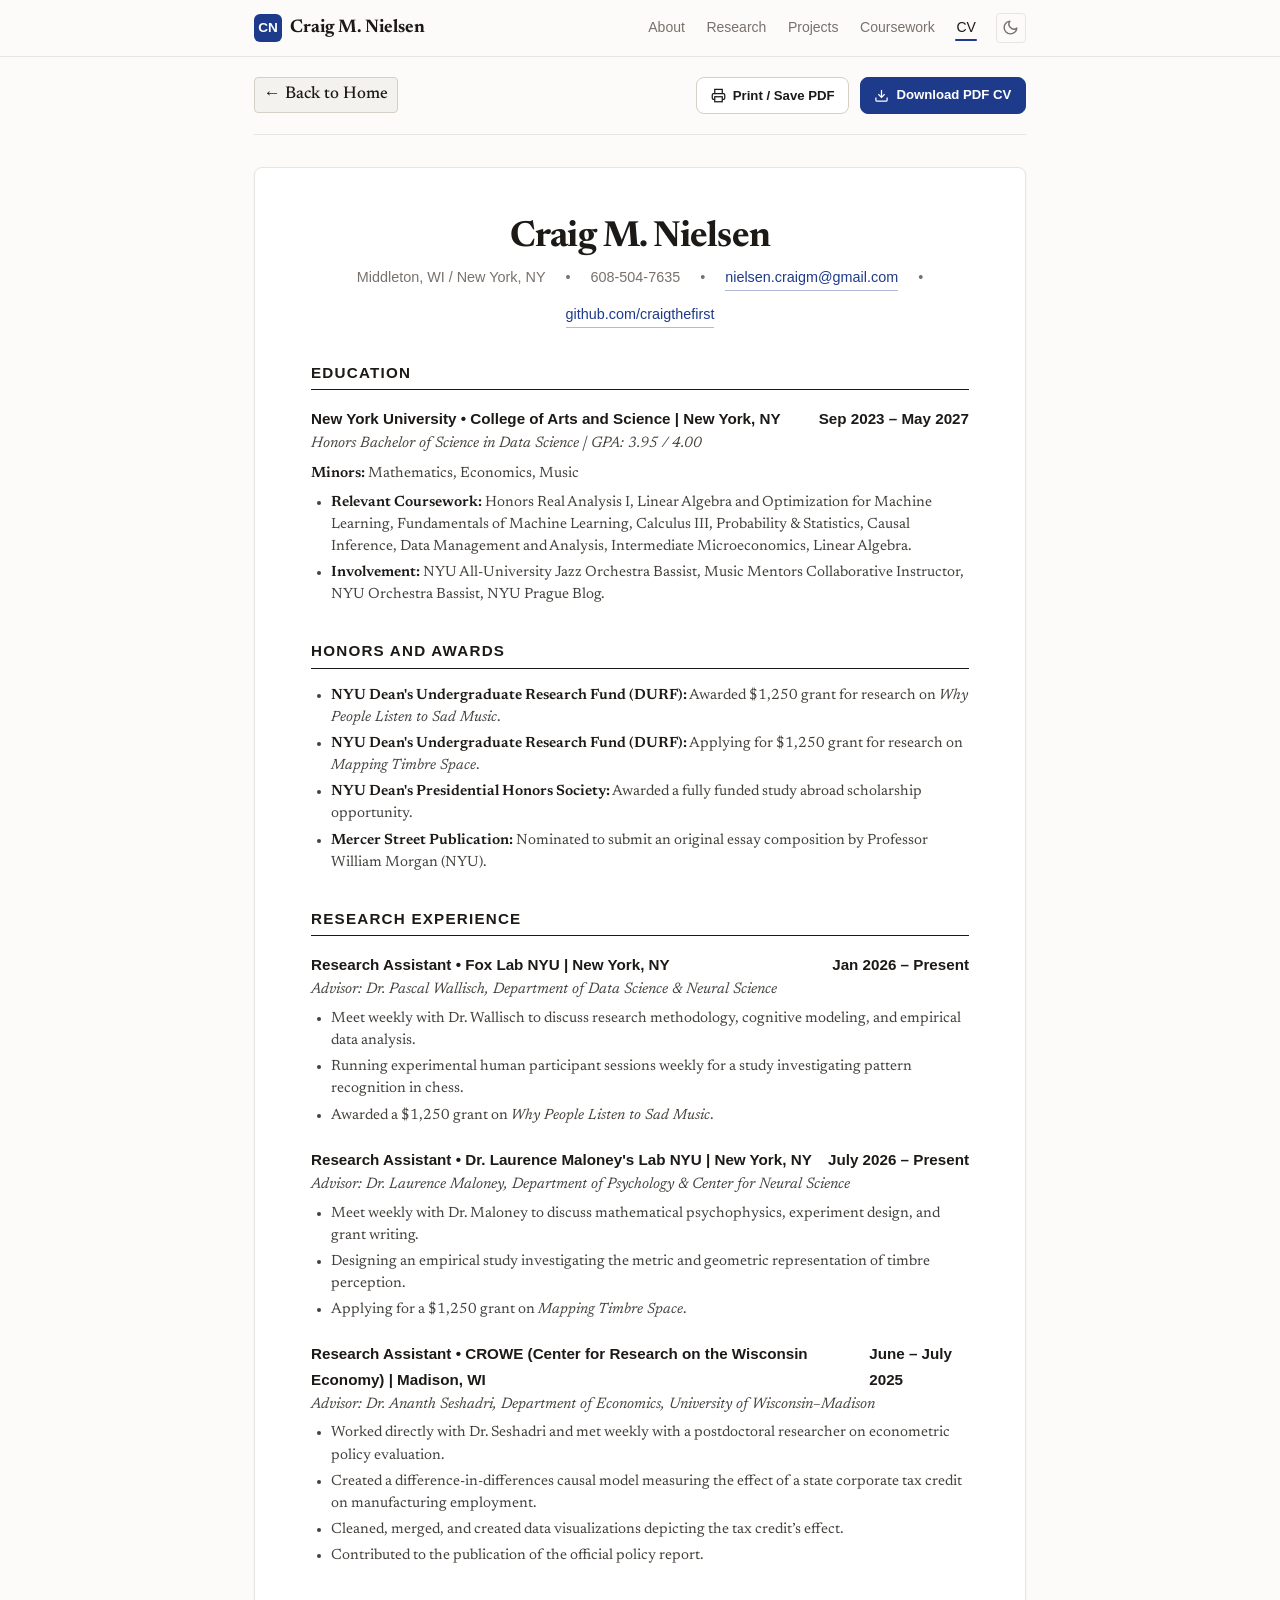
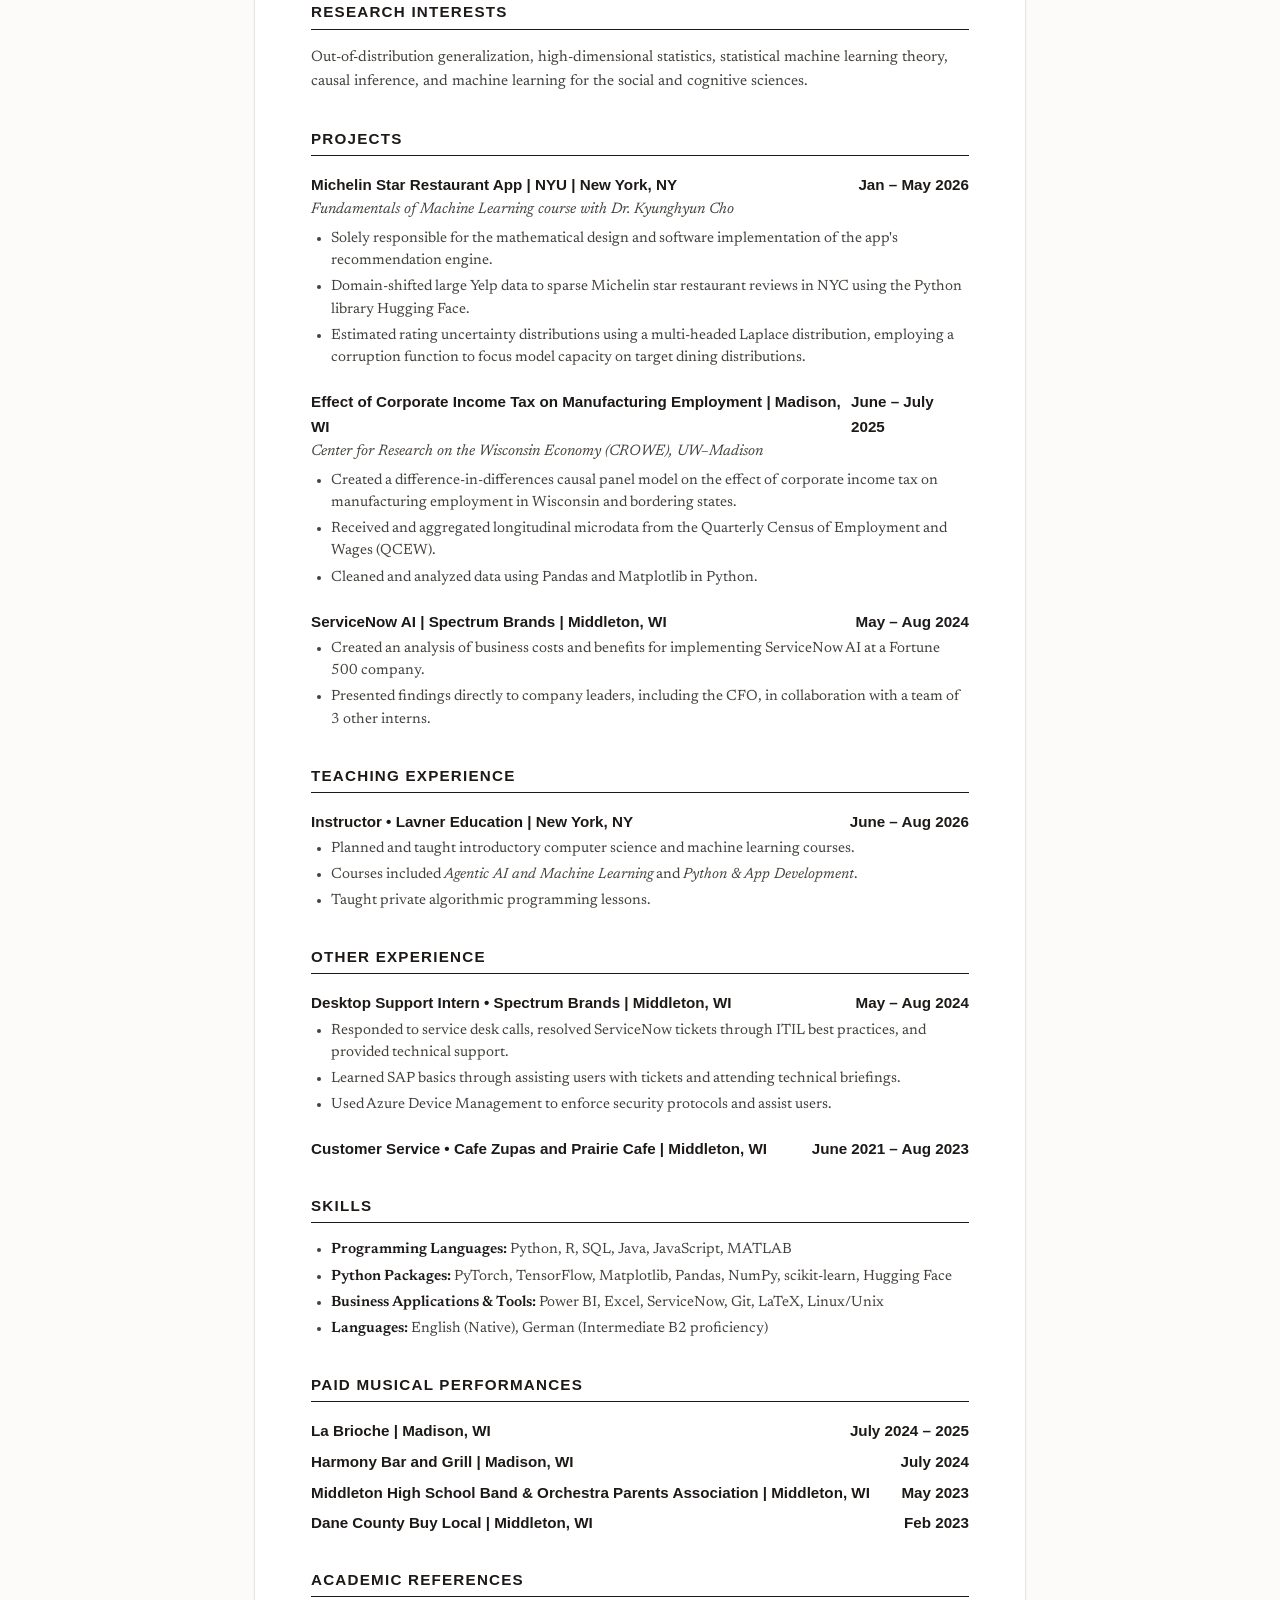
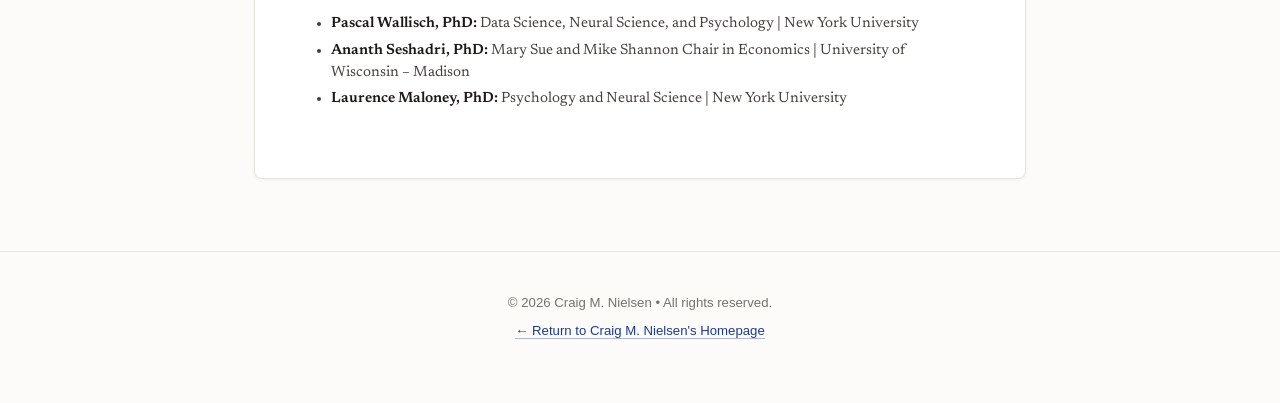
==== cv.html @ 50b60140 "Original design" ====
<!DOCTYPE html>
<html lang="en">
<head>
  <meta charset="UTF-8">
  <meta name="viewport" content="width=device-width, initial-scale=1.0">
  <title>Curriculum Vitae | Craig M. Nielsen</title>
  <meta name="description" content="Curriculum Vitae of Craig M. Nielsen, NYU Honors Data Science student applying to Statistics and Data Science PhD programs.">
  <meta name="author" content="Craig M. Nielsen">

  <!-- Favicon -->
  <link rel="icon" type="image/svg+xml" href="./assets/img/favicon.svg">

  <!-- Google Fonts -->
  <link rel="preconnect" href="https://fonts.googleapis.com">
  <link rel="preconnect" href="https://fonts.gstatic.com" crossorigin>
  <link href="https://fonts.googleapis.com/css2?family=Inter:wght@400;500;600;700&family=Newsreader:ital,opsz,wght@0,6..72,400;0,6..72,500;0,6..72,600;0,6..72,700;1,6..72,400;1,6..72,600&family=JetBrains+Mono:wght@400;500&display=swap" rel="stylesheet">

  <!-- Main Stylesheet -->
  <link rel="stylesheet" href="./assets/css/style.css">

  <style>
    .cv-top-bar {
      display: flex;
      justify-content: space-between;
      align-items: center;
      padding: 1.25rem 0;
      margin-bottom: 2rem;
      border-bottom: 1px solid var(--border-subtle);
    }
    .cv-paper {
      background-color: var(--bg-card);
      border: 1px solid var(--border-subtle);
      border-radius: var(--radius-md);
      padding: 3rem 3.5rem;
      box-shadow: var(--shadow-sm);
      margin-bottom: 3rem;
    }
    .cv-header-title {
      text-align: center;
      margin-bottom: 1.5rem;
    }
    .cv-header-title h1 {
      font-size: 2.25rem;
      margin-bottom: 0.35rem;
    }
    .cv-contact-info {
      font-family: var(--font-sans);
      font-size: 0.9rem;
      color: var(--text-muted);
      display: flex;
      justify-content: center;
      flex-wrap: wrap;
      gap: 0.75rem 1.25rem;
    }
    .cv-section-heading {
      font-family: var(--font-sans);
      font-size: 0.95rem;
      font-weight: 700;
      text-transform: uppercase;
      letter-spacing: 0.08em;
      color: var(--text-primary);
      border-bottom: 1.5px solid var(--text-primary);
      padding-bottom: 0.25rem;
      margin-top: 2rem;
      margin-bottom: 1rem;
    }
    .cv-item {
      margin-bottom: 1.25rem;
    }
    .cv-item-header {
      display: flex;
      justify-content: space-between;
      align-items: baseline;
      font-family: var(--font-sans);
      font-size: 0.95rem;
      font-weight: 600;
      color: var(--text-primary);
    }
    .cv-item-sub {
      display: flex;
      justify-content: space-between;
      align-items: baseline;
      font-family: var(--font-serif);
      font-style: italic;
      color: var(--text-secondary);
      font-size: 0.95rem;
      margin-bottom: 0.35rem;
    }
    .cv-item ul {
      margin-top: 0.25rem;
      padding-left: 1.25rem;
      list-style-type: disc;
    }
    .cv-item ul li {
      font-family: var(--font-serif);
      font-size: 0.925rem;
      line-height: 1.5;
      color: var(--text-secondary);
      margin-bottom: 0.25rem;
    }
    @media (max-width: 768px) {
      .cv-paper {
        padding: 1.75rem 1.25rem;
      }
      .cv-item-header, .cv-item-sub {
        flex-direction: column;
        align-items: flex-start;
      }
    }
    @media print {
      .cv-top-bar, .site-header, .site-footer {
        display: none !important;
      }
      .cv-paper {
        border: none !important;
        box-shadow: none !important;
        padding: 0 !important;
        background: transparent !important;
      }
      body {
        background: #ffffff !important;
        color: #000000 !important;
      }
    }
  </style>
</head>
<body>

  <!-- Navigation Bar -->
  <header class="site-header">
    <div class="nav-container">
      <a href="./index.html" class="site-logo">
        <span class="monogram">CN</span>
        <span>Craig M. Nielsen</span>
      </a>

      <nav>
        <ul class="nav-links">
          <li><a href="./index.html#about">About</a></li>
          <li><a href="./index.html#research">Research</a></li>
          <li><a href="./index.html#projects">Projects</a></li>
          <li><a href="./index.html#coursework">Coursework</a></li>
          <li><a href="./cv.html" class="active">CV</a></li>
          <li>
            <button id="theme-toggle" class="theme-toggle-btn" aria-label="Toggle dark mode" title="Toggle theme">
              <svg xmlns="http://www.w3.org/2000/svg" viewBox="0 0 24 24" fill="none" stroke="currentColor" stroke-width="2">
                <path d="M21 12.79A9 9 0 1 1 11.21 3 7 7 0 0 0 21 12.79z"></path>
              </svg>
            </button>
          </li>
        </ul>
      </nav>
    </div>
  </header>

  <main class="container">
    <!-- Top Action Bar -->
    <div class="cv-top-bar">
      <a href="./index.html" class="action-badge">
        &larr; Back to Home
      </a>
      <div style="display: flex; gap: 0.65rem;">
        <button onclick="window.print()" class="btn btn-secondary" style="padding: 0.4rem 0.85rem; font-size: 0.825rem;">
          <svg viewBox="0 0 24 24"><polyline points="6 9 6 2 18 2 18 9"></polyline><path d="M6 18H4a2 2 0 0 1-2-2v-5a2 2 0 0 1 2-2h16a2 2 0 0 1 2 2v5a2 2 0 0 1-2 2h-2"></path><rect x="6" y="14" width="12" height="8"></rect></svg>
          Print / Save PDF
        </button>
        <a href="./assets/Craig_Nielsen_CV.pdf" download="Craig_Nielsen_CV.pdf" class="btn btn-primary" style="padding: 0.4rem 0.85rem; font-size: 0.825rem;">
          <svg viewBox="0 0 24 24"><path d="M21 15v4a2 2 0 0 1-2 2H5a2 2 0 0 1-2-2v-4"></path><polyline points="7 10 12 15 17 10"></polyline><line x1="12" y1="15" x2="12" y2="3"></line></svg>
          Download PDF CV
        </a>
      </div>
    </div>

    <!-- CV Paper Container -->
    <article class="cv-paper">
      <!-- Header -->
      <div class="cv-header-title">
        <h1>Craig M. Nielsen</h1>
        <div class="cv-contact-info">
          <span>Middleton, WI / New York, NY</span>
          <span>&bull;</span>
          <span>608-504-7635</span>
          <span>&bull;</span>
          <a href="mailto:nielsen.craigm@gmail.com">nielsen.craigm@gmail.com</a>
          <span>&bull;</span>
          <a href="https://github.com/craigthefirst" target="_blank" rel="noopener noreferrer">github.com/craigthefirst</a>
        </div>
      </div>

      <!-- Education -->
      <div class="cv-section-heading">Education</div>
      <div class="cv-item">
        <div class="cv-item-header">
          <span>New York University &bull; College of Arts and Science | New York, NY</span>
          <span>Sep 2023 &ndash; May 2027</span>
        </div>
        <div class="cv-item-sub">
          <span>Honors Bachelor of Science in Data Science | GPA: 3.95 / 4.00</span>
          <span></span>
        </div>
        <div style="font-family: var(--font-serif); font-size: 0.925rem; color: var(--text-secondary); margin-bottom: 0.35rem;">
          <strong>Minors:</strong> Mathematics, Economics, Music
        </div>
        <ul>
          <li><strong>Relevant Coursework:</strong> Honors Real Analysis I, Linear Algebra and Optimization for Machine Learning, Fundamentals of Machine Learning, Calculus III, Probability &amp; Statistics, Causal Inference, Data Management and Analysis, Intermediate Microeconomics, Linear Algebra.</li>
          <li><strong>Involvement:</strong> NYU All-University Jazz Orchestra Bassist, Music Mentors Collaborative Instructor, NYU Orchestra Bassist, NYU Prague Blog.</li>
        </ul>
      </div>

      <!-- Honors and Awards -->
      <div class="cv-section-heading">Honors and Awards</div>
      <div class="cv-item">
        <ul>
          <li><strong>NYU Dean's Undergraduate Research Fund (DURF):</strong> Awarded $1,250 grant for research on <em>Why People Listen to Sad Music</em>.</li>
          <li><strong>NYU Dean's Undergraduate Research Fund (DURF):</strong> Applying for $1,250 grant for research on <em>Mapping Timbre Space</em>.</li>
          <li><strong>NYU Dean's Presidential Honors Society:</strong> Awarded a fully funded study abroad scholarship opportunity.</li>
          <li><strong>Mercer Street Publication:</strong> Nominated to submit an original essay composition by Professor William Morgan (NYU).</li>
        </ul>
      </div>

      <!-- Research Experience -->
      <div class="cv-section-heading">Research Experience</div>

      <div class="cv-item">
        <div class="cv-item-header">
          <span>Research Assistant &bull; Fox Lab NYU | New York, NY</span>
          <span>Jan 2026 &ndash; Present</span>
        </div>
        <div class="cv-item-sub">
          <span>Advisor: Dr. Pascal Wallisch, Department of Data Science &amp; Neural Science</span>
        </div>
        <ul>
          <li>Meet weekly with Dr. Wallisch to discuss research methodology, cognitive modeling, and empirical data analysis.</li>
          <li>Running experimental human participant sessions weekly for a study investigating pattern recognition in chess.</li>
          <li>Awarded a $1,250 grant on <em>Why People Listen to Sad Music</em>.</li>
        </ul>
      </div>

      <div class="cv-item">
        <div class="cv-item-header">
          <span>Research Assistant &bull; Dr. Laurence Maloney's Lab NYU | New York, NY</span>
          <span>July 2026 &ndash; Present</span>
        </div>
        <div class="cv-item-sub">
          <span>Advisor: Dr. Laurence Maloney, Department of Psychology &amp; Center for Neural Science</span>
        </div>
        <ul>
          <li>Meet weekly with Dr. Maloney to discuss mathematical psychophysics, experiment design, and grant writing.</li>
          <li>Designing an empirical study investigating the metric and geometric representation of timbre perception.</li>
          <li>Applying for a $1,250 grant on <em>Mapping Timbre Space</em>.</li>
        </ul>
      </div>

      <div class="cv-item">
        <div class="cv-item-header">
          <span>Research Assistant &bull; CROWE (Center for Research on the Wisconsin Economy) | Madison, WI</span>
          <span>June &ndash; July 2025</span>
        </div>
        <div class="cv-item-sub">
          <span>Advisor: Dr. Ananth Seshadri, Department of Economics, University of Wisconsin&ndash;Madison</span>
        </div>
        <ul>
          <li>Worked directly with Dr. Seshadri and met weekly with a postdoctoral researcher on econometric policy evaluation.</li>
          <li>Created a difference-in-differences causal model measuring the effect of a state corporate tax credit on manufacturing employment.</li>
          <li>Cleaned, merged, and created data visualizations depicting the tax credit’s effect.</li>
          <li>Contributed to the publication of the official policy report.</li>
        </ul>
      </div>

      <!-- Research Interests -->
      <div class="cv-section-heading">Research Interests</div>
      <div style="font-family: var(--font-serif); font-size: 0.95rem; color: var(--text-secondary); line-height: 1.6; margin-bottom: 1rem;">
        Out-of-distribution generalization, high-dimensional statistics, statistical machine learning theory, causal inference, and machine learning for the social and cognitive sciences.
      </div>

      <!-- Projects -->
      <div class="cv-section-heading">Projects</div>

      <div class="cv-item">
        <div class="cv-item-header">
          <span>Michelin Star Restaurant App | NYU | New York, NY</span>
          <span>Jan &ndash; May 2026</span>
        </div>
        <div class="cv-item-sub">
          <span>Fundamentals of Machine Learning course with Dr. Kyunghyun Cho</span>
        </div>
        <ul>
          <li>Solely responsible for the mathematical design and software implementation of the app's recommendation engine.</li>
          <li>Domain-shifted large Yelp data to sparse Michelin star restaurant reviews in NYC using the Python library Hugging Face.</li>
          <li>Estimated rating uncertainty distributions using a multi-headed Laplace distribution, employing a corruption function to focus model capacity on target dining distributions.</li>
        </ul>
      </div>

      <div class="cv-item">
        <div class="cv-item-header">
          <span>Effect of Corporate Income Tax on Manufacturing Employment | Madison, WI</span>
          <span>June &ndash; July 2025</span>
        </div>
        <div class="cv-item-sub">
          <span>Center for Research on the Wisconsin Economy (CROWE), UW&ndash;Madison</span>
        </div>
        <ul>
          <li>Created a difference-in-differences causal panel model on the effect of corporate income tax on manufacturing employment in Wisconsin and bordering states.</li>
          <li>Received and aggregated longitudinal microdata from the Quarterly Census of Employment and Wages (QCEW).</li>
          <li>Cleaned and analyzed data using Pandas and Matplotlib in Python.</li>
        </ul>
      </div>

      <div class="cv-item">
        <div class="cv-item-header">
          <span>ServiceNow AI | Spectrum Brands | Middleton, WI</span>
          <span>May &ndash; Aug 2024</span>
        </div>
        <ul>
          <li>Created an analysis of business costs and benefits for implementing ServiceNow AI at a Fortune 500 company.</li>
          <li>Presented findings directly to company leaders, including the CFO, in collaboration with a team of 3 other interns.</li>
        </ul>
      </div>

      <!-- Teaching Experience -->
      <div class="cv-section-heading">Teaching Experience</div>
      <div class="cv-item">
        <div class="cv-item-header">
          <span>Instructor &bull; Lavner Education | New York, NY</span>
          <span>June &ndash; Aug 2026</span>
        </div>
        <ul>
          <li>Planned and taught introductory computer science and machine learning courses.</li>
          <li>Courses included <em>Agentic AI and Machine Learning</em> and <em>Python &amp; App Development</em>.</li>
          <li>Taught private algorithmic programming lessons.</li>
        </ul>
      </div>

      <!-- Other Experience -->
      <div class="cv-section-heading">Other Experience</div>
      <div class="cv-item">
        <div class="cv-item-header">
          <span>Desktop Support Intern &bull; Spectrum Brands | Middleton, WI</span>
          <span>May &ndash; Aug 2024</span>
        </div>
        <ul>
          <li>Responded to service desk calls, resolved ServiceNow tickets through ITIL best practices, and provided technical support.</li>
          <li>Learned SAP basics through assisting users with tickets and attending technical briefings.</li>
          <li>Used Azure Device Management to enforce security protocols and assist users.</li>
        </ul>
      </div>

      <div class="cv-item">
        <div class="cv-item-header">
          <span>Customer Service &bull; Cafe Zupas and Prairie Cafe | Middleton, WI</span>
          <span>June 2021 &ndash; Aug 2023</span>
        </div>
      </div>

      <!-- Skills -->
      <div class="cv-section-heading">Skills</div>
      <div class="cv-item">
        <ul>
          <li><strong>Programming Languages:</strong> Python, R, SQL, Java, JavaScript, MATLAB</li>
          <li><strong>Python Packages:</strong> PyTorch, TensorFlow, Matplotlib, Pandas, NumPy, scikit-learn, Hugging Face</li>
          <li><strong>Business Applications &amp; Tools:</strong> Power BI, Excel, ServiceNow, Git, LaTeX, Linux/Unix</li>
          <li><strong>Languages:</strong> English (Native), German (Intermediate B2 proficiency)</li>
        </ul>
      </div>

      <!-- Paid Musical Performances -->
      <div class="cv-section-heading">Paid Musical Performances</div>
      <div class="cv-item">
        <div class="cv-item-header">
          <span>La Brioche | Madison, WI</span>
          <span>July 2024 &ndash; 2025</span>
        </div>
        <div class="cv-item-header" style="margin-top: 0.35rem;">
          <span>Harmony Bar and Grill | Madison, WI</span>
          <span>July 2024</span>
        </div>
        <div class="cv-item-header" style="margin-top: 0.35rem;">
          <span>Middleton High School Band &amp; Orchestra Parents Association | Middleton, WI</span>
          <span>May 2023</span>
        </div>
        <div class="cv-item-header" style="margin-top: 0.35rem;">
          <span>Dane County Buy Local | Middleton, WI</span>
          <span>Feb 2023</span>
        </div>
      </div>

      <!-- References -->
      <div class="cv-section-heading">Academic References</div>
      <div class="cv-item">
        <ul>
          <li><strong>Pascal Wallisch, PhD:</strong> Data Science, Neural Science, and Psychology | New York University</li>
          <li><strong>Ananth Seshadri, PhD:</strong> Mary Sue and Mike Shannon Chair in Economics | University of Wisconsin &ndash; Madison</li>
          <li><strong>Laurence Maloney, PhD:</strong> Psychology and Neural Science | New York University</li>
        </ul>
      </div>
    </article>
  </main>

  <footer class="site-footer">
    <div class="container">
      <p>&copy; <span id="current-year">2026</span> Craig M. Nielsen &bull; All rights reserved.</p>
      <p><a href="./index.html">&larr; Return to Craig M. Nielsen's Homepage</a></p>
    </div>
  </footer>

  <script src="./assets/js/main.js"></script>
</body>
</html>
---- assets/css/style.css ----
/* ==========================================================================
   ACADEMIC PORTFOLIO STYLESHEET
   Style inspired by classical academic homepages (graysonrdavis.github.io)
   Author: Craig M. Nielsen
   ========================================================================== */

/* --- CSS Variables & Theme Tokens --- */
:root {
  /* Color Palette - Light Mode (Warm Academic Paper) */
  --bg-primary: #fcfbf9;
  --bg-secondary: #f4f2ee;
  --bg-card: #ffffff;
  --bg-card-hover: #faf9f6;
  --border-subtle: #e7e5df;
  --border-medium: #d4d0c7;

  --text-primary: #1c1917;
  --text-secondary: #44403c;
  --text-muted: #78716c;
  --text-faint: #a8a29e;

  --link-color: #1e3a8a;          /* Academic Navy */
  --link-hover: #172554;
  --link-underline: rgba(30, 58, 138, 0.35);

  --accent-primary: #1e3a8a;
  --accent-secondary: #0d9488;    /* Academic Teal */
  --accent-warm: #b45309;         /* Warm amber for awards/highlights */
  --badge-bg: #eff6ff;
  --badge-text: #1e40af;
  --badge-border: #bfdbfe;

  --code-bg: #f5f5f4;
  --code-text: #292524;

  /* Typography */
  --font-serif: "Newsreader", "Charter", "Bitstream Charter", "EB Garamond", "Computer Modern Roman", "Times New Roman", Times, Georgia, serif;
  --font-sans: -apple-system, BlinkMacSystemFont, "Segoe UI", Roboto, "Helvetica Neue", Arial, sans-serif;
  --font-mono: ui-monospace, "SFMono-Regular", "Menlo", "Consolas", "Liberation Mono", monospace;

  --max-width: 820px;
  --header-height: 56px;
  --radius-sm: 4px;
  --radius-md: 8px;
  --radius-lg: 14px;

  --shadow-sm: 0 1px 3px rgba(0, 0, 0, 0.05);
  --shadow-md: 0 4px 12px rgba(0, 0, 0, 0.07);
  --shadow-hover: 0 6px 18px rgba(0, 0, 0, 0.1);

  --transition-fast: 0.15s ease;
  --transition-normal: 0.25s ease;
}

/* Dark Mode Overrides */
[data-theme="dark"] {
  --bg-primary: #121316;
  --bg-secondary: #1a1b1f;
  --bg-card: #18191d;
  --bg-card-hover: #202227;
  --border-subtle: #27282d;
  --border-medium: #36383e;

  --text-primary: #f4f4f5;
  --text-secondary: #d4d4d8;
  --text-muted: #a1a1aa;
  --text-faint: #71717a;

  --link-color: #60a5fa;
  --link-hover: #93c5fd;
  --link-underline: rgba(96, 165, 250, 0.4);

  --accent-primary: #60a5fa;
  --accent-secondary: #2dd4bf;
  --accent-warm: #fbbf24;
  --badge-bg: #172554;
  --badge-text: #93c5fd;
  --badge-border: #1e3a8a;

  --code-bg: #1f2024;
  --code-text: #e4e4e7;

  --shadow-sm: 0 1px 3px rgba(0, 0, 0, 0.3);
  --shadow-md: 0 4px 12px rgba(0, 0, 0, 0.4);
  --shadow-hover: 0 6px 18px rgba(0, 0, 0, 0.5);
}

/* System Dark Mode fallback if no explicit theme set */
@media (prefers-color-scheme: dark) {
  :root:not([data-theme="light"]) {
    --bg-primary: #121316;
    --bg-secondary: #1a1b1f;
    --bg-card: #18191d;
    --bg-card-hover: #202227;
    --border-subtle: #27282d;
    --border-medium: #36383e;

    --text-primary: #f4f4f5;
    --text-secondary: #d4d4d8;
    --text-muted: #a1a1aa;
    --text-faint: #71717a;

    --link-color: #60a5fa;
    --link-hover: #93c5fd;
    --link-underline: rgba(96, 165, 250, 0.4);

    --accent-primary: #60a5fa;
    --accent-secondary: #2dd4bf;
    --accent-warm: #fbbf24;
    --badge-bg: #172554;
    --badge-text: #93c5fd;
    --badge-border: #1e3a8a;

    --code-bg: #1f2024;
    --code-text: #e4e4e7;

    --shadow-sm: 0 1px 3px rgba(0, 0, 0, 0.3);
    --shadow-md: 0 4px 12px rgba(0, 0, 0, 0.4);
    --shadow-hover: 0 6px 18px rgba(0, 0, 0, 0.5);
  }
}

/* --- Base & Reset --- */
*, *::before, *::after {
  box-sizing: border-box;
  margin: 0;
  padding: 0;
}

html {
  font-size: 16px;
  scroll-behavior: smooth;
  scroll-padding-top: calc(var(--header-height) + 24px);
}

body {
  font-family: var(--font-serif);
  font-size: 1.0625rem;
  line-height: 1.65;
  color: var(--text-primary);
  background-color: var(--bg-primary);
  text-rendering: optimizeLegibility;
  -webkit-font-smoothing: antialiased;
  -moz-osx-font-smoothing: grayscale;
  transition: background-color var(--transition-normal), color var(--transition-normal);
}

/* --- Typography --- */
h1, h2, h3, h4, h5, h6 {
  font-family: var(--font-serif);
  font-weight: 600;
  color: var(--text-primary);
  line-height: 1.25;
  letter-spacing: -0.015em;
}

h1 {
  font-size: 2.35rem;
  font-weight: 700;
  margin-bottom: 0.35rem;
  letter-spacing: -0.025em;
}

h2 {
  font-size: 1.45rem;
  font-weight: 600;
  margin-top: 3rem;
  margin-bottom: 1.25rem;
  padding-bottom: 0.45rem;
  border-bottom: 1px solid var(--border-subtle);
  display: flex;
  align-items: baseline;
  justify-content: space-between;
}

h2 .section-tag {
  font-family: var(--font-sans);
  font-size: 0.75rem;
  font-weight: 500;
  text-transform: uppercase;
  letter-spacing: 0.08em;
  color: var(--text-muted);
}

h3 {
  font-size: 1.15rem;
  font-weight: 600;
  margin-bottom: 0.25rem;
}

p {
  margin-bottom: 1rem;
  color: var(--text-secondary);
}

p.lead {
  font-size: 1.15rem;
  line-height: 1.65;
  color: var(--text-primary);
  margin-bottom: 1.25rem;
}

strong, b {
  font-weight: 600;
  color: var(--text-primary);
}

em, i {
  font-style: italic;
}

/* Hyperlinks */
a {
  color: var(--link-color);
  text-decoration: none;
  border-bottom: 1px solid var(--link-underline);
  transition: color var(--transition-fast), border-color var(--transition-fast);
}

a:hover {
  color: var(--link-hover);
  border-bottom-color: var(--link-hover);
}

a.plain {
  border-bottom: none;
}

/* --- Layout Container --- */
.container {
  width: 100%;
  max-width: var(--max-width);
  margin: 0 auto;
  padding: 0 1.5rem;
}

/* --- Header / Navigation Bar --- */
.site-header {
  position: sticky;
  top: 0;
  z-index: 100;
  background-color: rgba(252, 251, 249, 0.92);
  backdrop-filter: blur(10px);
  -webkit-backdrop-filter: blur(10px);
  border-bottom: 1px solid var(--border-subtle);
  transition: background-color var(--transition-normal), border-color var(--transition-normal);
}

[data-theme="dark"] .site-header {
  background-color: rgba(18, 19, 22, 0.92);
}

@media (prefers-color-scheme: dark) {
  :root:not([data-theme="light"]) .site-header {
    background-color: rgba(18, 19, 22, 0.92);
  }
}

.nav-container {
  display: flex;
  align-items: center;
  justify-content: space-between;
  height: var(--header-height);
  max-width: var(--max-width);
  margin: 0 auto;
  padding: 0 1.5rem;
}

.site-logo {
  font-family: var(--font-serif);
  font-size: 1.15rem;
  font-weight: 700;
  color: var(--text-primary);
  border-bottom: none;
  display: flex;
  align-items: center;
  gap: 0.5rem;
}

.site-logo:hover {
  color: var(--link-color);
  border-bottom: none;
}

.site-logo .monogram {
  display: inline-flex;
  align-items: center;
  justify-content: center;
  width: 28px;
  height: 28px;
  background-color: var(--link-color);
  color: #ffffff;
  border-radius: 6px;
  font-size: 0.85rem;
  font-family: var(--font-sans);
  font-weight: 700;
}

.nav-links {
  display: flex;
  align-items: center;
  list-style: none;
  gap: 1.15rem;
  font-family: var(--font-sans);
  font-size: 0.875rem;
  font-weight: 500;
}

.nav-links a {
  color: var(--text-muted);
  border-bottom: none;
  padding: 0.25rem 0.1rem;
  position: relative;
  transition: color var(--transition-fast);
}

.nav-links a:hover,
.nav-links a.active {
  color: var(--text-primary);
}

.nav-links a.active::after {
  content: "";
  position: absolute;
  bottom: -2px;
  left: 0;
  right: 0;
  height: 2px;
  background-color: var(--link-color);
  border-radius: 2px;
}

.theme-toggle-btn {
  background: none;
  border: 1px solid var(--border-subtle);
  color: var(--text-muted);
  cursor: pointer;
  padding: 0.35rem;
  border-radius: var(--radius-sm);
  display: inline-flex;
  align-items: center;
  justify-content: center;
  transition: all var(--transition-fast);
}

.theme-toggle-btn:hover {
  color: var(--text-primary);
  border-color: var(--border-medium);
  background-color: var(--bg-secondary);
}

.theme-toggle-btn svg {
  width: 17px;
  height: 17px;
  stroke: currentColor;
  stroke-width: 2;
  fill: none;
}

/* --- Hero / Bio Section --- */
.hero-section {
  padding-top: 2.75rem;
  padding-bottom: 2rem;
}

.hero-grid {
  display: grid;
  grid-template-columns: 1fr 230px;
  gap: 2.5rem;
  align-items: start;
}

.hero-text {
  min-width: 0;
}

.hero-status {
  font-family: var(--font-sans);
  font-size: 0.95rem;
  font-weight: 500;
  color: var(--link-color);
  margin-bottom: 0.35rem;
}

.hero-affiliation {
  font-family: var(--font-sans);
  font-size: 1rem;
  color: var(--text-secondary);
  margin-bottom: 0.5rem;
}

.hero-aspirations {
  display: inline-block;
  font-family: var(--font-sans);
  font-size: 0.85rem;
  font-weight: 500;
  color: var(--badge-text);
  background-color: var(--badge-bg);
  border: 1px solid var(--badge-border);
  border-radius: 9999px;
  padding: 0.25rem 0.85rem;
  margin-bottom: 1.25rem;
}

/* Contact / Quick Link List */
.quick-links {
  display: flex;
  flex-wrap: wrap;
  gap: 0.5rem 1rem;
  font-family: var(--font-sans);
  font-size: 0.875rem;
  margin-top: 1rem;
  margin-bottom: 0.5rem;
}

.quick-links a,
.quick-links span {
  display: inline-flex;
  align-items: center;
  gap: 0.4rem;
  color: var(--text-secondary);
  border-bottom: none;
}

.quick-links a:hover {
  color: var(--link-color);
  border-bottom: none;
}

.quick-links svg {
  width: 15px;
  height: 15px;
  stroke: currentColor;
  fill: none;
  stroke-width: 2;
  flex-shrink: 0;
}

/* Portrait / Photo Area */
.hero-photo-wrapper {
  position: relative;
  width: 100%;
}

.profile-photo-container {
  position: relative;
  width: 100%;
  aspect-ratio: 4 / 5;
  border-radius: var(--radius-lg);
  overflow: hidden;
  background-color: var(--bg-secondary);
  border: 1px solid var(--border-medium);
  box-shadow: var(--shadow-sm);
  transition: transform var(--transition-normal), box-shadow var(--transition-normal);
}

.profile-photo-container:hover {
  box-shadow: var(--shadow-md);
}

.profile-photo {
  width: 100%;
  height: 100%;
  object-fit: cover;
  display: block;
}

.photo-caption {
  font-family: var(--font-sans);
  font-size: 0.75rem;
  color: var(--text-muted);
  text-align: center;
  margin-top: 0.5rem;
}

/* --- Research Interests Grid --- */
.interests-grid {
  display: grid;
  grid-template-columns: repeat(auto-fit, minmax(240px, 1fr));
  gap: 1rem;
  margin: 1.25rem 0 2rem;
}

.interest-card {
  background-color: var(--bg-card);
  border: 1px solid var(--border-subtle);
  border-radius: var(--radius-md);
  padding: 1.1rem;
  box-shadow: var(--shadow-sm);
  transition: border-color var(--transition-fast), transform var(--transition-fast);
}

.interest-card:hover {
  border-color: var(--border-medium);
  transform: translateY(-2px);
}

.interest-card h4 {
  font-family: var(--font-sans);
  font-size: 0.95rem;
  font-weight: 600;
  color: var(--text-primary);
  margin-bottom: 0.4rem;
  display: flex;
  align-items: center;
  gap: 0.5rem;
}

.interest-card h4 .icon {
  color: var(--link-color);
}

.interest-card p {
  font-size: 0.875rem;
  line-height: 1.5;
  color: var(--text-muted);
  margin-bottom: 0;
}

/* --- Experience / Research Item Timeline --- */
.entry-list {
  display: flex;
  flex-direction: column;
  gap: 1.75rem;
  margin-top: 1rem;
}

.entry-item {
  position: relative;
  padding-left: 0;
}

.entry-header {
  display: flex;
  flex-wrap: wrap;
  align-items: baseline;
  justify-content: space-between;
  gap: 0.5rem;
  margin-bottom: 0.25rem;
}

.entry-title {
  font-family: var(--font-serif);
  font-size: 1.15rem;
  font-weight: 600;
  color: var(--text-primary);
}

.entry-date {
  font-family: var(--font-sans);
  font-size: 0.8125rem;
  font-weight: 500;
  color: var(--text-muted);
  white-space: nowrap;
}

.entry-subtitle {
  font-family: var(--font-sans);
  font-size: 0.9rem;
  color: var(--text-secondary);
  margin-bottom: 0.5rem;
  display: flex;
  flex-wrap: wrap;
  align-items: center;
  gap: 0.5rem;
}

.entry-subtitle .institution {
  font-weight: 600;
  color: var(--text-primary);
}

.entry-subtitle .advisor {
  color: var(--text-secondary);
}

.entry-item ul {
  list-style: disc;
  padding-left: 1.25rem;
  margin-bottom: 0.65rem;
}

.entry-item ul li {
  font-size: 0.95rem;
  line-height: 1.55;
  color: var(--text-secondary);
  margin-bottom: 0.35rem;
}

.entry-item ul li::marker {
  color: var(--text-muted);
}

/* Grant / Award Callout badge */
.award-tag {
  display: inline-flex;
  align-items: center;
  gap: 0.35rem;
  font-family: var(--font-sans);
  font-size: 0.8rem;
  font-weight: 600;
  color: var(--accent-warm);
  background-color: rgba(180, 83, 9, 0.08);
  border: 1px solid rgba(180, 83, 9, 0.25);
  border-radius: 9999px;
  padding: 0.15rem 0.65rem;
  margin-top: 0.25rem;
}

/* Action Links (e.g., [Paper], [Code], [Report]) */
.entry-actions {
  display: flex;
  flex-wrap: wrap;
  gap: 0.5rem;
  margin-top: 0.5rem;
  font-family: var(--font-sans);
  font-size: 0.8125rem;
}

.action-badge {
  display: inline-flex;
  align-items: center;
  gap: 0.3rem;
  padding: 0.2rem 0.55rem;
  border-radius: var(--radius-sm);
  background-color: var(--bg-secondary);
  border: 1px solid var(--border-medium);
  color: var(--text-primary);
  font-weight: 500;
  border-bottom: 1px solid var(--border-medium);
}

.action-badge:hover {
  background-color: var(--link-color);
  color: #ffffff;
  border-color: var(--link-color);
}

.action-badge svg {
  width: 13px;
  height: 13px;
  stroke: currentColor;
  fill: none;
  stroke-width: 2;
}

/* --- Project Cards --- */
.project-card {
  background-color: var(--bg-card);
  border: 1px solid var(--border-subtle);
  border-radius: var(--radius-md);
  padding: 1.35rem;
  box-shadow: var(--shadow-sm);
  margin-bottom: 1.25rem;
  transition: border-color var(--transition-fast), box-shadow var(--transition-fast);
}

.project-card:hover {
  border-color: var(--border-medium);
  box-shadow: var(--shadow-md);
}

.project-card .card-header {
  display: flex;
  flex-wrap: wrap;
  justify-content: space-between;
  align-items: baseline;
  gap: 0.5rem;
  margin-bottom: 0.35rem;
}

.project-card .card-title {
  font-family: var(--font-serif);
  font-size: 1.2rem;
  font-weight: 600;
  color: var(--text-primary);
}

.project-card .card-meta {
  font-family: var(--font-sans);
  font-size: 0.85rem;
  color: var(--text-muted);
  margin-bottom: 0.75rem;
}

.tech-stack {
  display: flex;
  flex-wrap: wrap;
  gap: 0.35rem;
  margin-top: 0.75rem;
  margin-bottom: 0.75rem;
  font-family: var(--font-mono);
  font-size: 0.75rem;
}

.tech-stack span {
  background-color: var(--code-bg);
  color: var(--code-text);
  padding: 0.15rem 0.45rem;
  border-radius: var(--radius-sm);
  border: 1px solid var(--border-subtle);
}

/* --- Coursework & Academic Preparation Grid --- */
.course-grid {
  display: grid;
  grid-template-columns: repeat(auto-fit, minmax(280px, 1fr));
  gap: 1.25rem;
  margin-top: 1rem;
}

.course-category {
  background-color: var(--bg-card);
  border: 1px solid var(--border-subtle);
  border-radius: var(--radius-md);
  padding: 1.25rem;
}

.course-category h4 {
  font-family: var(--font-sans);
  font-size: 0.85rem;
  font-weight: 700;
  text-transform: uppercase;
  letter-spacing: 0.06em;
  color: var(--link-color);
  margin-bottom: 0.75rem;
  padding-bottom: 0.35rem;
  border-bottom: 1px dashed var(--border-subtle);
}

.course-category ul {
  list-style: none;
  padding: 0;
  margin: 0;
}

.course-category ul li {
  font-family: var(--font-serif);
  font-size: 0.95rem;
  color: var(--text-secondary);
  padding: 0.3rem 0;
  border-bottom: 1px solid rgba(0, 0, 0, 0.03);
  display: flex;
  align-items: center;
  gap: 0.5rem;
}

.course-category ul li::before {
  content: "•";
  color: var(--link-color);
  font-weight: bold;
}

/* --- Skills Table / List --- */
.skills-block {
  margin-top: 1.5rem;
  background-color: var(--bg-card);
  border: 1px solid var(--border-subtle);
  border-radius: var(--radius-md);
  padding: 1.25rem;
}

.skill-row {
  display: grid;
  grid-template-columns: 180px 1fr;
  padding: 0.5rem 0;
  border-bottom: 1px solid var(--border-subtle);
  font-size: 0.925rem;
}

.skill-row:last-child {
  border-bottom: none;
}

.skill-label {
  font-family: var(--font-sans);
  font-weight: 600;
  color: var(--text-primary);
  font-size: 0.85rem;
}

.skill-value {
  color: var(--text-secondary);
}

/* --- Reference Cards --- */
.references-grid {
  display: grid;
  grid-template-columns: repeat(auto-fit, minmax(230px, 1fr));
  gap: 1rem;
  margin-top: 1rem;
}

.ref-card {
  background-color: var(--bg-card);
  border: 1px solid var(--border-subtle);
  border-radius: var(--radius-md);
  padding: 1.15rem;
  box-shadow: var(--shadow-sm);
}

.ref-card h4 {
  font-family: var(--font-serif);
  font-size: 1.05rem;
  font-weight: 600;
  color: var(--text-primary);
  margin-bottom: 0.2rem;
}

.ref-card .ref-dept {
  font-family: var(--font-sans);
  font-size: 0.825rem;
  color: var(--text-muted);
  line-height: 1.4;
  margin-bottom: 0.4rem;
}

.ref-card .ref-inst {
  font-family: var(--font-sans);
  font-size: 0.85rem;
  font-weight: 600;
  color: var(--text-secondary);
}

/* --- CV CTA Banner --- */
.cv-banner {
  background: linear-gradient(135deg, rgba(30, 58, 138, 0.05) 0%, rgba(13, 148, 136, 0.05) 100%);
  border: 1px solid var(--border-medium);
  border-radius: var(--radius-lg);
  padding: 1.5rem 1.75rem;
  margin: 2.5rem 0;
  display: flex;
  flex-wrap: wrap;
  align-items: center;
  justify-content: space-between;
  gap: 1.25rem;
}

.cv-banner-text h3 {
  font-size: 1.25rem;
  margin-bottom: 0.25rem;
}

.cv-banner-text p {
  font-size: 0.95rem;
  color: var(--text-muted);
  margin-bottom: 0;
}

.cv-buttons {
  display: flex;
  flex-wrap: wrap;
  gap: 0.75rem;
}

.btn {
  display: inline-flex;
  align-items: center;
  gap: 0.45rem;
  padding: 0.55rem 1.15rem;
  font-family: var(--font-sans);
  font-size: 0.875rem;
  font-weight: 600;
  border-radius: var(--radius-md);
  cursor: pointer;
  text-decoration: none;
  border: none;
  transition: all var(--transition-fast);
}

.btn-primary {
  background-color: var(--link-color);
  color: #ffffff !important;
  border: 1px solid var(--link-color);
  border-bottom: 1px solid var(--link-color);
}

.btn-primary:hover {
  background-color: var(--link-hover);
  border-color: var(--link-hover);
  color: #ffffff !important;
  transform: translateY(-1px);
}

.btn-secondary {
  background-color: var(--bg-card);
  color: var(--text-primary) !important;
  border: 1px solid var(--border-medium);
  border-bottom: 1px solid var(--border-medium);
}

.btn-secondary:hover {
  background-color: var(--bg-secondary);
  border-color: var(--text-muted);
  transform: translateY(-1px);
}

.btn svg {
  width: 15px;
  height: 15px;
  stroke: currentColor;
  fill: none;
  stroke-width: 2;
}

/* --- Footer --- */
.site-footer {
  margin-top: 4.5rem;
  padding: 2.5rem 0 3.5rem;
  border-top: 1px solid var(--border-subtle);
  font-family: var(--font-sans);
  font-size: 0.825rem;
  color: var(--text-muted);
  text-align: center;
}

.site-footer p {
  color: var(--text-muted);
  font-size: 0.825rem;
  margin-bottom: 0.35rem;
}

/* --- Responsive Media Queries --- */
@media (max-width: 768px) {
  h1 {
    font-size: 1.95rem;
  }

  .hero-grid {
    grid-template-columns: 1fr;
    gap: 1.75rem;
  }

  .hero-photo-wrapper {
    max-width: 200px;
    margin: 0 auto 1rem;
  }

  .nav-links {
    gap: 0.75rem;
    font-size: 0.8rem;
  }

  .skill-row {
    grid-template-columns: 1fr;
    gap: 0.25rem;
  }

  .cv-banner {
    flex-direction: column;
    align-items: flex-start;
  }
}

/* Print Stylesheet for clean academic printing */
@media print {
  body {
    background-color: #ffffff !important;
    color: #000000 !important;
    font-size: 11pt;
    line-height: 1.45;
  }

  .site-header,
  .theme-toggle-btn,
  .cv-banner,
  .entry-actions,
  .photo-caption,
  .site-footer {
    display: none !important;
  }

  .container {
    max-width: 100% !important;
    padding: 0 !important;
  }

  h1 {
    font-size: 20pt;
  }

  h2 {
    font-size: 14pt;
    border-bottom: 1pt solid #000;
    margin-top: 1.5rem;
    margin-bottom: 0.5rem;
  }

  .hero-grid {
    grid-template-columns: 1fr 140px;
  }

  a {
    color: #000000 !important;
    border-bottom: none !important;
    text-decoration: underline !important;
  }
}
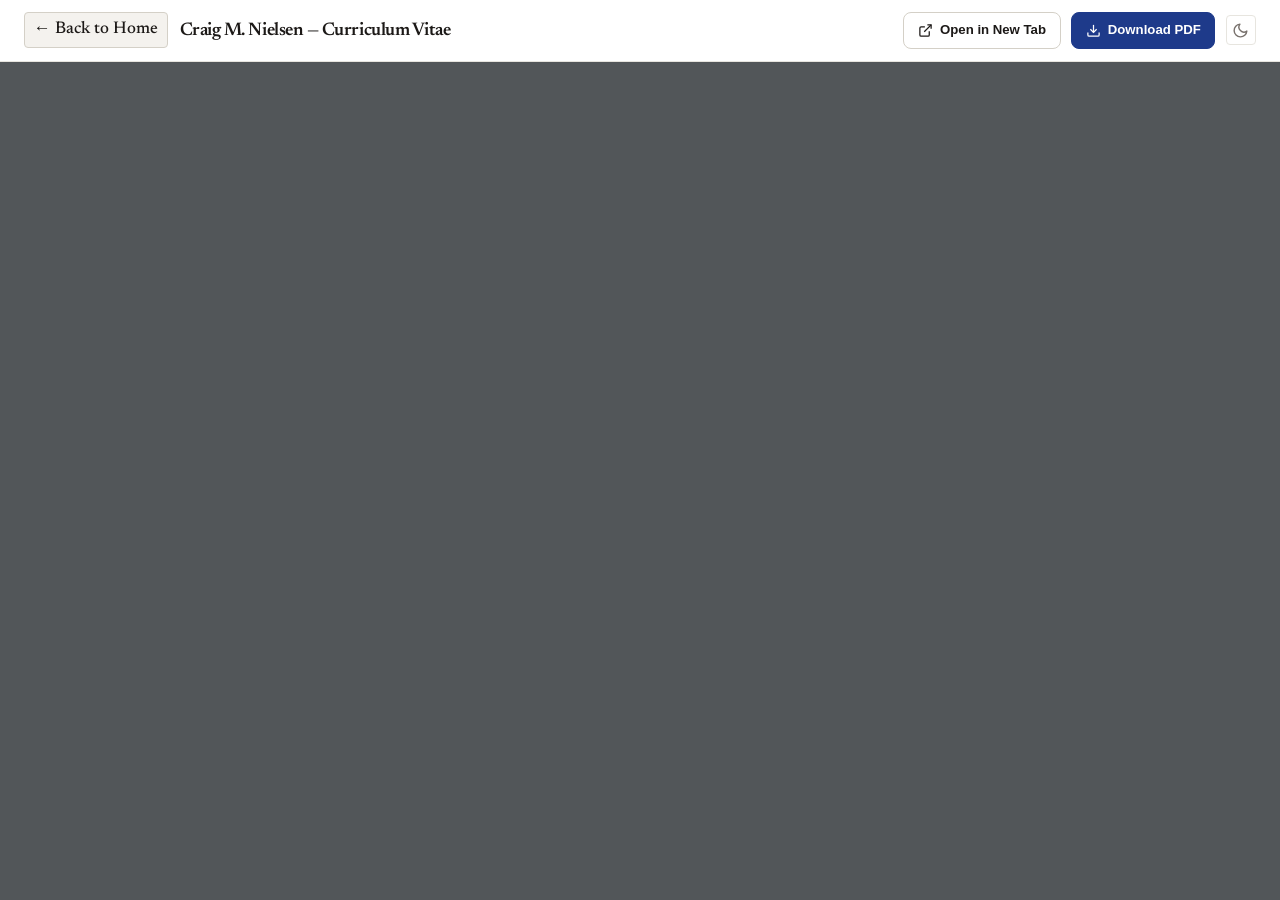
==== commit 3580f317: "Added writing samples, and made locally hosted" ====
--- a/cv.html
+++ b/cv.html
@@ -4,7 +4,7 @@
   <meta charset="UTF-8">
   <meta name="viewport" content="width=device-width, initial-scale=1.0">
   <title>Curriculum Vitae | Craig M. Nielsen</title>
-  <meta name="description" content="Curriculum Vitae of Craig M. Nielsen, NYU Honors Data Science student applying to Statistics and Data Science PhD programs.">
+  <meta name="description" content="Curriculum Vitae of Craig M. Nielsen (PDF).">
   <meta name="author" content="Craig M. Nielsen">
 
   <!-- Favicon -->
@@ -13,397 +13,126 @@
   <!-- Google Fonts -->
   <link rel="preconnect" href="https://fonts.googleapis.com">
   <link rel="preconnect" href="https://fonts.gstatic.com" crossorigin>
-  <link href="https://fonts.googleapis.com/css2?family=Inter:wght@400;500;600;700&family=Newsreader:ital,opsz,wght@0,6..72,400;0,6..72,500;0,6..72,600;0,6..72,700;1,6..72,400;1,6..72,600&family=JetBrains+Mono:wght@400;500&display=swap" rel="stylesheet">
+  <link href="https://fonts.googleapis.com/css2?family=Inter:wght@400;500;600;700&family=Newsreader:ital,opsz,wght@0,6..72,400;0,6..72,600&display=swap" rel="stylesheet">
 
   <!-- Main Stylesheet -->
   <link rel="stylesheet" href="./assets/css/style.css">
 
   <style>
-    .cv-top-bar {
+    body {
+      display: flex;
+      flex-direction: column;
+      min-height: 100vh;
+      margin: 0;
+      padding: 0;
+      background-color: var(--bg-primary);
+    }
+
+    .cv-view-header {
+      background-color: var(--bg-card);
+      border-bottom: 1px solid var(--border-subtle);
+      padding: 0.75rem 1.5rem;
       display: flex;
       justify-content: space-between;
       align-items: center;
-      padding: 1.25rem 0;
-      margin-bottom: 2rem;
-      border-bottom: 1px solid var(--border-subtle);
+      flex-wrap: wrap;
+      gap: 0.75rem;
+      z-index: 10;
     }
-    .cv-paper {
-      background-color: var(--bg-card);
-      border: 1px solid var(--border-subtle);
-      border-radius: var(--radius-md);
-      padding: 3rem 3.5rem;
-      box-shadow: var(--shadow-sm);
-      margin-bottom: 3rem;
+
+    .cv-view-title {
+      display: flex;
+      align-items: center;
+      gap: 0.75rem;
     }
-    .cv-header-title {
-      text-align: center;
-      margin-bottom: 1.5rem;
+
+    .cv-view-title h1 {
+      font-size: 1.15rem;
+      margin: 0;
+      font-family: var(--font-serif);
+      font-weight: 600;
     }
-    .cv-header-title h1 {
-      font-size: 2.25rem;
-      margin-bottom: 0.35rem;
+
+    .cv-actions {
+      display: flex;
+      align-items: center;
+      gap: 0.65rem;
     }
-    .cv-contact-info {
-      font-family: var(--font-sans);
-      font-size: 0.9rem;
-      color: var(--text-muted);
-      display: flex;
-      justify-content: center;
-      flex-wrap: wrap;
-      gap: 0.75rem 1.25rem;
+
+    .pdf-frame-container {
+      flex: 1;
+      width: 100%;
+      height: calc(100vh - 60px);
+      background-color: #525659;
     }
-    .cv-section-heading {
-      font-family: var(--font-sans);
-      font-size: 0.95rem;
-      font-weight: 700;
-      text-transform: uppercase;
-      letter-spacing: 0.08em;
-      color: var(--text-primary);
-      border-bottom: 1.5px solid var(--text-primary);
-      padding-bottom: 0.25rem;
-      margin-top: 2rem;
-      margin-bottom: 1rem;
+
+    .pdf-frame {
+      width: 100%;
+      height: 100%;
+      border: none;
+      display: block;
     }
-    .cv-item {
-      margin-bottom: 1.25rem;
-    }
-    .cv-item-header {
-      display: flex;
-      justify-content: space-between;
-      align-items: baseline;
-      font-family: var(--font-sans);
-      font-size: 0.95rem;
-      font-weight: 600;
-      color: var(--text-primary);
-    }
-    .cv-item-sub {
-      display: flex;
-      justify-content: space-between;
-      align-items: baseline;
-      font-family: var(--font-serif);
-      font-style: italic;
-      color: var(--text-secondary);
-      font-size: 0.95rem;
-      margin-bottom: 0.35rem;
-    }
-    .cv-item ul {
-      margin-top: 0.25rem;
-      padding-left: 1.25rem;
-      list-style-type: disc;
-    }
-    .cv-item ul li {
-      font-family: var(--font-serif);
-      font-size: 0.925rem;
-      line-height: 1.5;
-      color: var(--text-secondary);
-      margin-bottom: 0.25rem;
-    }
-    @media (max-width: 768px) {
-      .cv-paper {
-        padding: 1.75rem 1.25rem;
+
+    @media (max-width: 600px) {
+      .cv-view-header {
+        padding: 0.5rem 1rem;
       }
-      .cv-item-header, .cv-item-sub {
-        flex-direction: column;
-        align-items: flex-start;
-      }
-    }
-    @media print {
-      .cv-top-bar, .site-header, .site-footer {
-        display: none !important;
-      }
-      .cv-paper {
-        border: none !important;
-        box-shadow: none !important;
-        padding: 0 !important;
-        background: transparent !important;
-      }
-      body {
-        background: #ffffff !important;
-        color: #000000 !important;
+      .cv-view-title h1 {
+        font-size: 1rem;
       }
     }
   </style>
 </head>
 <body>
 
-  <!-- Navigation Bar -->
-  <header class="site-header">
-    <div class="nav-container">
-      <a href="./index.html" class="site-logo">
-        <span class="monogram">CN</span>
-        <span>Craig M. Nielsen</span>
+  <!-- Top Action Navigation Bar -->
+  <header class="cv-view-header">
+    <div class="cv-view-title">
+      <a href="./index.html" class="action-badge">
+        &larr; Back to Home
       </a>
+      <h1>Craig M. Nielsen &mdash; Curriculum Vitae</h1>
+    </div>
 
-      <nav>
-        <ul class="nav-links">
-          <li><a href="./index.html#about">About</a></li>
-          <li><a href="./index.html#research">Research</a></li>
-          <li><a href="./index.html#projects">Projects</a></li>
-          <li><a href="./index.html#coursework">Coursework</a></li>
-          <li><a href="./cv.html" class="active">CV</a></li>
-          <li>
-            <button id="theme-toggle" class="theme-toggle-btn" aria-label="Toggle dark mode" title="Toggle theme">
-              <svg xmlns="http://www.w3.org/2000/svg" viewBox="0 0 24 24" fill="none" stroke="currentColor" stroke-width="2">
-                <path d="M21 12.79A9 9 0 1 1 11.21 3 7 7 0 0 0 21 12.79z"></path>
-              </svg>
-            </button>
-          </li>
-        </ul>
-      </nav>
+    <div class="cv-actions">
+      <a href="./assets/Craig_Nielsen_CV.pdf" target="_blank" rel="noopener noreferrer" class="btn btn-secondary" style="padding: 0.4rem 0.85rem; font-size: 0.825rem;">
+        <svg viewBox="0 0 24 24"><path d="M18 13v6a2 2 0 0 1-2 2H5a2 2 0 0 1-2-2V8a2 2 0 0 1 2-2h6"></path><polyline points="15 3 21 3 21 9"></polyline><line x1="10" y1="14" x2="21" y2="3"></line></svg>
+        Open in New Tab
+      </a>
+      <a href="./assets/Craig_Nielsen_CV.pdf" download="Craig_Nielsen_CV.pdf" class="btn btn-primary" style="padding: 0.4rem 0.85rem; font-size: 0.825rem;">
+        <svg viewBox="0 0 24 24"><path d="M21 15v4a2 2 0 0 1-2 2H5a2 2 0 0 1-2-2v-4"></path><polyline points="7 10 12 15 17 10"></polyline><line x1="12" y1="15" x2="12" y2="3"></line></svg>
+        Download PDF
+      </a>
+      <button id="theme-toggle" class="theme-toggle-btn" aria-label="Toggle dark mode" title="Toggle theme">
+        <svg xmlns="http://www.w3.org/2000/svg" viewBox="0 0 24 24" fill="none" stroke="currentColor" stroke-width="2">
+          <path d="M21 12.79A9 9 0 1 1 11.21 3 7 7 0 0 0 21 12.79z"></path>
+        </svg>
+      </button>
     </div>
   </header>
 
-  <main class="container">
-    <!-- Top Action Bar -->
-    <div class="cv-top-bar">
-      <a href="./index.html" class="action-badge">
-        &larr; Back to Home
-      </a>
-      <div style="display: flex; gap: 0.65rem;">
-        <button onclick="window.print()" class="btn btn-secondary" style="padding: 0.4rem 0.85rem; font-size: 0.825rem;">
-          <svg viewBox="0 0 24 24"><polyline points="6 9 6 2 18 2 18 9"></polyline><path d="M6 18H4a2 2 0 0 1-2-2v-5a2 2 0 0 1 2-2h16a2 2 0 0 1 2 2v5a2 2 0 0 1-2 2h-2"></path><rect x="6" y="14" width="12" height="8"></rect></svg>
-          Print / Save PDF
-        </button>
-        <a href="./assets/Craig_Nielsen_CV.pdf" download="Craig_Nielsen_CV.pdf" class="btn btn-primary" style="padding: 0.4rem 0.85rem; font-size: 0.825rem;">
-          <svg viewBox="0 0 24 24"><path d="M21 15v4a2 2 0 0 1-2 2H5a2 2 0 0 1-2-2v-4"></path><polyline points="7 10 12 15 17 10"></polyline><line x1="12" y1="15" x2="12" y2="3"></line></svg>
-          Download PDF CV
-        </a>
-      </div>
-    </div>
-
-    <!-- CV Paper Container -->
-    <article class="cv-paper">
-      <!-- Header -->
-      <div class="cv-header-title">
-        <h1>Craig M. Nielsen</h1>
-        <div class="cv-contact-info">
-          <span>Middleton, WI / New York, NY</span>
-          <span>&bull;</span>
-          <span>608-504-7635</span>
-          <span>&bull;</span>
-          <a href="mailto:nielsen.craigm@gmail.com">nielsen.craigm@gmail.com</a>
-          <span>&bull;</span>
-          <a href="https://github.com/craigthefirst" target="_blank" rel="noopener noreferrer">github.com/craigthefirst</a>
+  <!-- Full-Page PDF Display Container -->
+  <main class="pdf-frame-container">
+    <object
+      data="./assets/Craig_Nielsen_CV.pdf#toolbar=1&navpanes=0"
+      type="application/pdf"
+      class="pdf-frame"
+    >
+      <iframe
+        src="./assets/Craig_Nielsen_CV.pdf#toolbar=1"
+        class="pdf-frame"
+        title="Craig M. Nielsen - Curriculum Vitae"
+      >
+        <div style="color: #ffffff; padding: 3rem; text-align: center; font-family: var(--font-sans);">
+          <p style="font-size: 1.15rem; margin-bottom: 1.25rem;">Your browser does not support inline PDF viewing.</p>
+          <a href="./assets/Craig_Nielsen_CV.pdf" class="btn btn-primary" download="Craig_Nielsen_CV.pdf">
+            Download Craig Nielsen's CV (PDF)
+          </a>
         </div>
-      </div>
-
-      <!-- Education -->
-      <div class="cv-section-heading">Education</div>
-      <div class="cv-item">
-        <div class="cv-item-header">
-          <span>New York University &bull; College of Arts and Science | New York, NY</span>
-          <span>Sep 2023 &ndash; May 2027</span>
-        </div>
-        <div class="cv-item-sub">
-          <span>Honors Bachelor of Science in Data Science | GPA: 3.95 / 4.00</span>
-          <span></span>
-        </div>
-        <div style="font-family: var(--font-serif); font-size: 0.925rem; color: var(--text-secondary); margin-bottom: 0.35rem;">
-          <strong>Minors:</strong> Mathematics, Economics, Music
-        </div>
-        <ul>
-          <li><strong>Relevant Coursework:</strong> Honors Real Analysis I, Linear Algebra and Optimization for Machine Learning, Fundamentals of Machine Learning, Calculus III, Probability &amp; Statistics, Causal Inference, Data Management and Analysis, Intermediate Microeconomics, Linear Algebra.</li>
-          <li><strong>Involvement:</strong> NYU All-University Jazz Orchestra Bassist, Music Mentors Collaborative Instructor, NYU Orchestra Bassist, NYU Prague Blog.</li>
-        </ul>
-      </div>
-
-      <!-- Honors and Awards -->
-      <div class="cv-section-heading">Honors and Awards</div>
-      <div class="cv-item">
-        <ul>
-          <li><strong>NYU Dean's Undergraduate Research Fund (DURF):</strong> Awarded $1,250 grant for research on <em>Why People Listen to Sad Music</em>.</li>
-          <li><strong>NYU Dean's Undergraduate Research Fund (DURF):</strong> Applying for $1,250 grant for research on <em>Mapping Timbre Space</em>.</li>
-          <li><strong>NYU Dean's Presidential Honors Society:</strong> Awarded a fully funded study abroad scholarship opportunity.</li>
-          <li><strong>Mercer Street Publication:</strong> Nominated to submit an original essay composition by Professor William Morgan (NYU).</li>
-        </ul>
-      </div>
-
-      <!-- Research Experience -->
-      <div class="cv-section-heading">Research Experience</div>
-
-      <div class="cv-item">
-        <div class="cv-item-header">
-          <span>Research Assistant &bull; Fox Lab NYU | New York, NY</span>
-          <span>Jan 2026 &ndash; Present</span>
-        </div>
-        <div class="cv-item-sub">
-          <span>Advisor: Dr. Pascal Wallisch, Department of Data Science &amp; Neural Science</span>
-        </div>
-        <ul>
-          <li>Meet weekly with Dr. Wallisch to discuss research methodology, cognitive modeling, and empirical data analysis.</li>
-          <li>Running experimental human participant sessions weekly for a study investigating pattern recognition in chess.</li>
-          <li>Awarded a $1,250 grant on <em>Why People Listen to Sad Music</em>.</li>
-        </ul>
-      </div>
-
-      <div class="cv-item">
-        <div class="cv-item-header">
-          <span>Research Assistant &bull; Dr. Laurence Maloney's Lab NYU | New York, NY</span>
-          <span>July 2026 &ndash; Present</span>
-        </div>
-        <div class="cv-item-sub">
-          <span>Advisor: Dr. Laurence Maloney, Department of Psychology &amp; Center for Neural Science</span>
-        </div>
-        <ul>
-          <li>Meet weekly with Dr. Maloney to discuss mathematical psychophysics, experiment design, and grant writing.</li>
-          <li>Designing an empirical study investigating the metric and geometric representation of timbre perception.</li>
-          <li>Applying for a $1,250 grant on <em>Mapping Timbre Space</em>.</li>
-        </ul>
-      </div>
-
-      <div class="cv-item">
-        <div class="cv-item-header">
-          <span>Research Assistant &bull; CROWE (Center for Research on the Wisconsin Economy) | Madison, WI</span>
-          <span>June &ndash; July 2025</span>
-        </div>
-        <div class="cv-item-sub">
-          <span>Advisor: Dr. Ananth Seshadri, Department of Economics, University of Wisconsin&ndash;Madison</span>
-        </div>
-        <ul>
-          <li>Worked directly with Dr. Seshadri and met weekly with a postdoctoral researcher on econometric policy evaluation.</li>
-          <li>Created a difference-in-differences causal model measuring the effect of a state corporate tax credit on manufacturing employment.</li>
-          <li>Cleaned, merged, and created data visualizations depicting the tax credit’s effect.</li>
-          <li>Contributed to the publication of the official policy report.</li>
-        </ul>
-      </div>
-
-      <!-- Research Interests -->
-      <div class="cv-section-heading">Research Interests</div>
-      <div style="font-family: var(--font-serif); font-size: 0.95rem; color: var(--text-secondary); line-height: 1.6; margin-bottom: 1rem;">
-        Out-of-distribution generalization, high-dimensional statistics, statistical machine learning theory, causal inference, and machine learning for the social and cognitive sciences.
-      </div>
-
-      <!-- Projects -->
-      <div class="cv-section-heading">Projects</div>
-
-      <div class="cv-item">
-        <div class="cv-item-header">
-          <span>Michelin Star Restaurant App | NYU | New York, NY</span>
-          <span>Jan &ndash; May 2026</span>
-        </div>
-        <div class="cv-item-sub">
-          <span>Fundamentals of Machine Learning course with Dr. Kyunghyun Cho</span>
-        </div>
-        <ul>
-          <li>Solely responsible for the mathematical design and software implementation of the app's recommendation engine.</li>
-          <li>Domain-shifted large Yelp data to sparse Michelin star restaurant reviews in NYC using the Python library Hugging Face.</li>
-          <li>Estimated rating uncertainty distributions using a multi-headed Laplace distribution, employing a corruption function to focus model capacity on target dining distributions.</li>
-        </ul>
-      </div>
-
-      <div class="cv-item">
-        <div class="cv-item-header">
-          <span>Effect of Corporate Income Tax on Manufacturing Employment | Madison, WI</span>
-          <span>June &ndash; July 2025</span>
-        </div>
-        <div class="cv-item-sub">
-          <span>Center for Research on the Wisconsin Economy (CROWE), UW&ndash;Madison</span>
-        </div>
-        <ul>
-          <li>Created a difference-in-differences causal panel model on the effect of corporate income tax on manufacturing employment in Wisconsin and bordering states.</li>
-          <li>Received and aggregated longitudinal microdata from the Quarterly Census of Employment and Wages (QCEW).</li>
-          <li>Cleaned and analyzed data using Pandas and Matplotlib in Python.</li>
-        </ul>
-      </div>
-
-      <div class="cv-item">
-        <div class="cv-item-header">
-          <span>ServiceNow AI | Spectrum Brands | Middleton, WI</span>
-          <span>May &ndash; Aug 2024</span>
-        </div>
-        <ul>
-          <li>Created an analysis of business costs and benefits for implementing ServiceNow AI at a Fortune 500 company.</li>
-          <li>Presented findings directly to company leaders, including the CFO, in collaboration with a team of 3 other interns.</li>
-        </ul>
-      </div>
-
-      <!-- Teaching Experience -->
-      <div class="cv-section-heading">Teaching Experience</div>
-      <div class="cv-item">
-        <div class="cv-item-header">
-          <span>Instructor &bull; Lavner Education | New York, NY</span>
-          <span>June &ndash; Aug 2026</span>
-        </div>
-        <ul>
-          <li>Planned and taught introductory computer science and machine learning courses.</li>
-          <li>Courses included <em>Agentic AI and Machine Learning</em> and <em>Python &amp; App Development</em>.</li>
-          <li>Taught private algorithmic programming lessons.</li>
-        </ul>
-      </div>
-
-      <!-- Other Experience -->
-      <div class="cv-section-heading">Other Experience</div>
-      <div class="cv-item">
-        <div class="cv-item-header">
-          <span>Desktop Support Intern &bull; Spectrum Brands | Middleton, WI</span>
-          <span>May &ndash; Aug 2024</span>
-        </div>
-        <ul>
-          <li>Responded to service desk calls, resolved ServiceNow tickets through ITIL best practices, and provided technical support.</li>
-          <li>Learned SAP basics through assisting users with tickets and attending technical briefings.</li>
-          <li>Used Azure Device Management to enforce security protocols and assist users.</li>
-        </ul>
-      </div>
-
-      <div class="cv-item">
-        <div class="cv-item-header">
-          <span>Customer Service &bull; Cafe Zupas and Prairie Cafe | Middleton, WI</span>
-          <span>June 2021 &ndash; Aug 2023</span>
-        </div>
-      </div>
-
-      <!-- Skills -->
-      <div class="cv-section-heading">Skills</div>
-      <div class="cv-item">
-        <ul>
-          <li><strong>Programming Languages:</strong> Python, R, SQL, Java, JavaScript, MATLAB</li>
-          <li><strong>Python Packages:</strong> PyTorch, TensorFlow, Matplotlib, Pandas, NumPy, scikit-learn, Hugging Face</li>
-          <li><strong>Business Applications &amp; Tools:</strong> Power BI, Excel, ServiceNow, Git, LaTeX, Linux/Unix</li>
-          <li><strong>Languages:</strong> English (Native), German (Intermediate B2 proficiency)</li>
-        </ul>
-      </div>
-
-      <!-- Paid Musical Performances -->
-      <div class="cv-section-heading">Paid Musical Performances</div>
-      <div class="cv-item">
-        <div class="cv-item-header">
-          <span>La Brioche | Madison, WI</span>
-          <span>July 2024 &ndash; 2025</span>
-        </div>
-        <div class="cv-item-header" style="margin-top: 0.35rem;">
-          <span>Harmony Bar and Grill | Madison, WI</span>
-          <span>July 2024</span>
-        </div>
-        <div class="cv-item-header" style="margin-top: 0.35rem;">
-          <span>Middleton High School Band &amp; Orchestra Parents Association | Middleton, WI</span>
-          <span>May 2023</span>
-        </div>
-        <div class="cv-item-header" style="margin-top: 0.35rem;">
-          <span>Dane County Buy Local | Middleton, WI</span>
-          <span>Feb 2023</span>
-        </div>
-      </div>
-
-      <!-- References -->
-      <div class="cv-section-heading">Academic References</div>
-      <div class="cv-item">
-        <ul>
-          <li><strong>Pascal Wallisch, PhD:</strong> Data Science, Neural Science, and Psychology | New York University</li>
-          <li><strong>Ananth Seshadri, PhD:</strong> Mary Sue and Mike Shannon Chair in Economics | University of Wisconsin &ndash; Madison</li>
-          <li><strong>Laurence Maloney, PhD:</strong> Psychology and Neural Science | New York University</li>
-        </ul>
-      </div>
-    </article>
+      </iframe>
+    </object>
   </main>
-
-  <footer class="site-footer">
-    <div class="container">
-      <p>&copy; <span id="current-year">2026</span> Craig M. Nielsen &bull; All rights reserved.</p>
-      <p><a href="./index.html">&larr; Return to Craig M. Nielsen's Homepage</a></p>
-    </div>
-  </footer>
 
   <script src="./assets/js/main.js"></script>
 </body>
 </html>
-
--- a/assets/css/style.css
+++ b/assets/css/style.css
@@ -950,6 +950,10 @@
     flex-direction: column;
     align-items: flex-start;
   }
+
+  .pdf-frame-container {
+    height: 75vh;
+  }
 }
 
 /* Print Stylesheet for clean academic printing */
